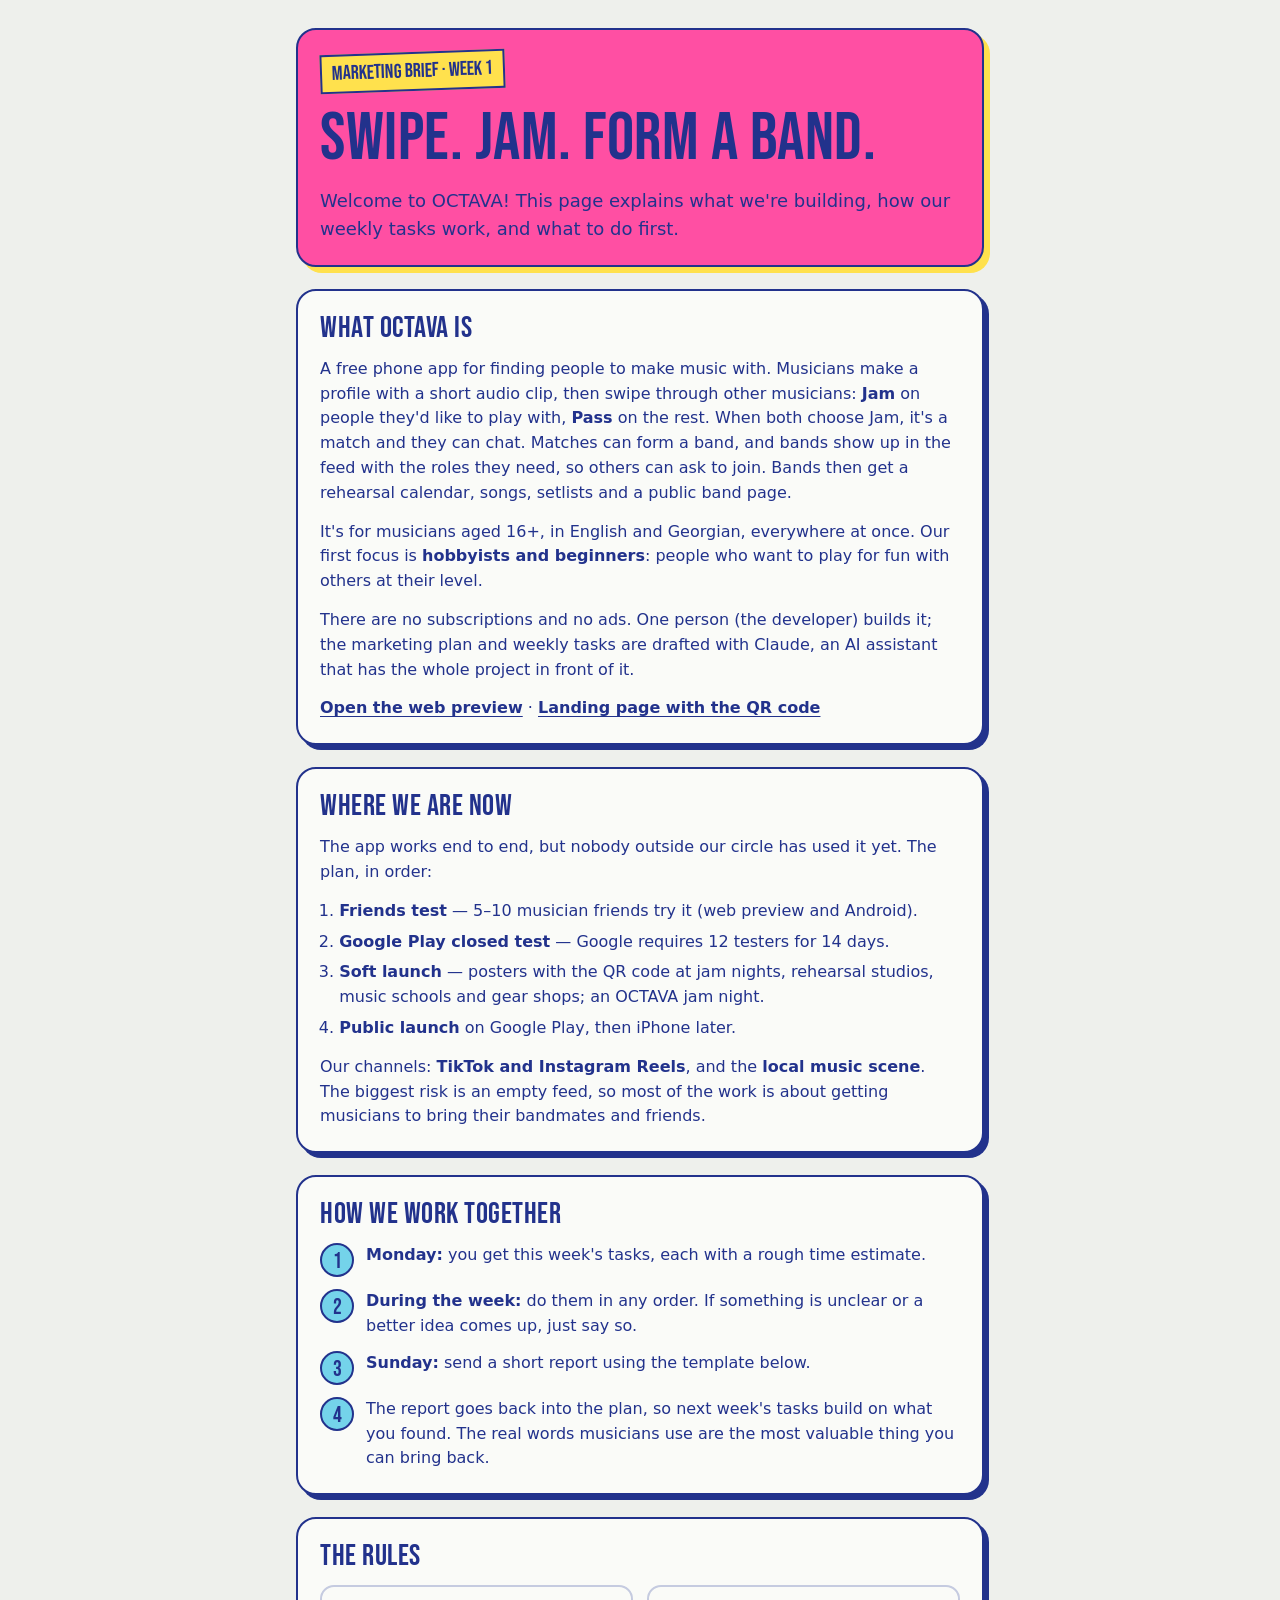
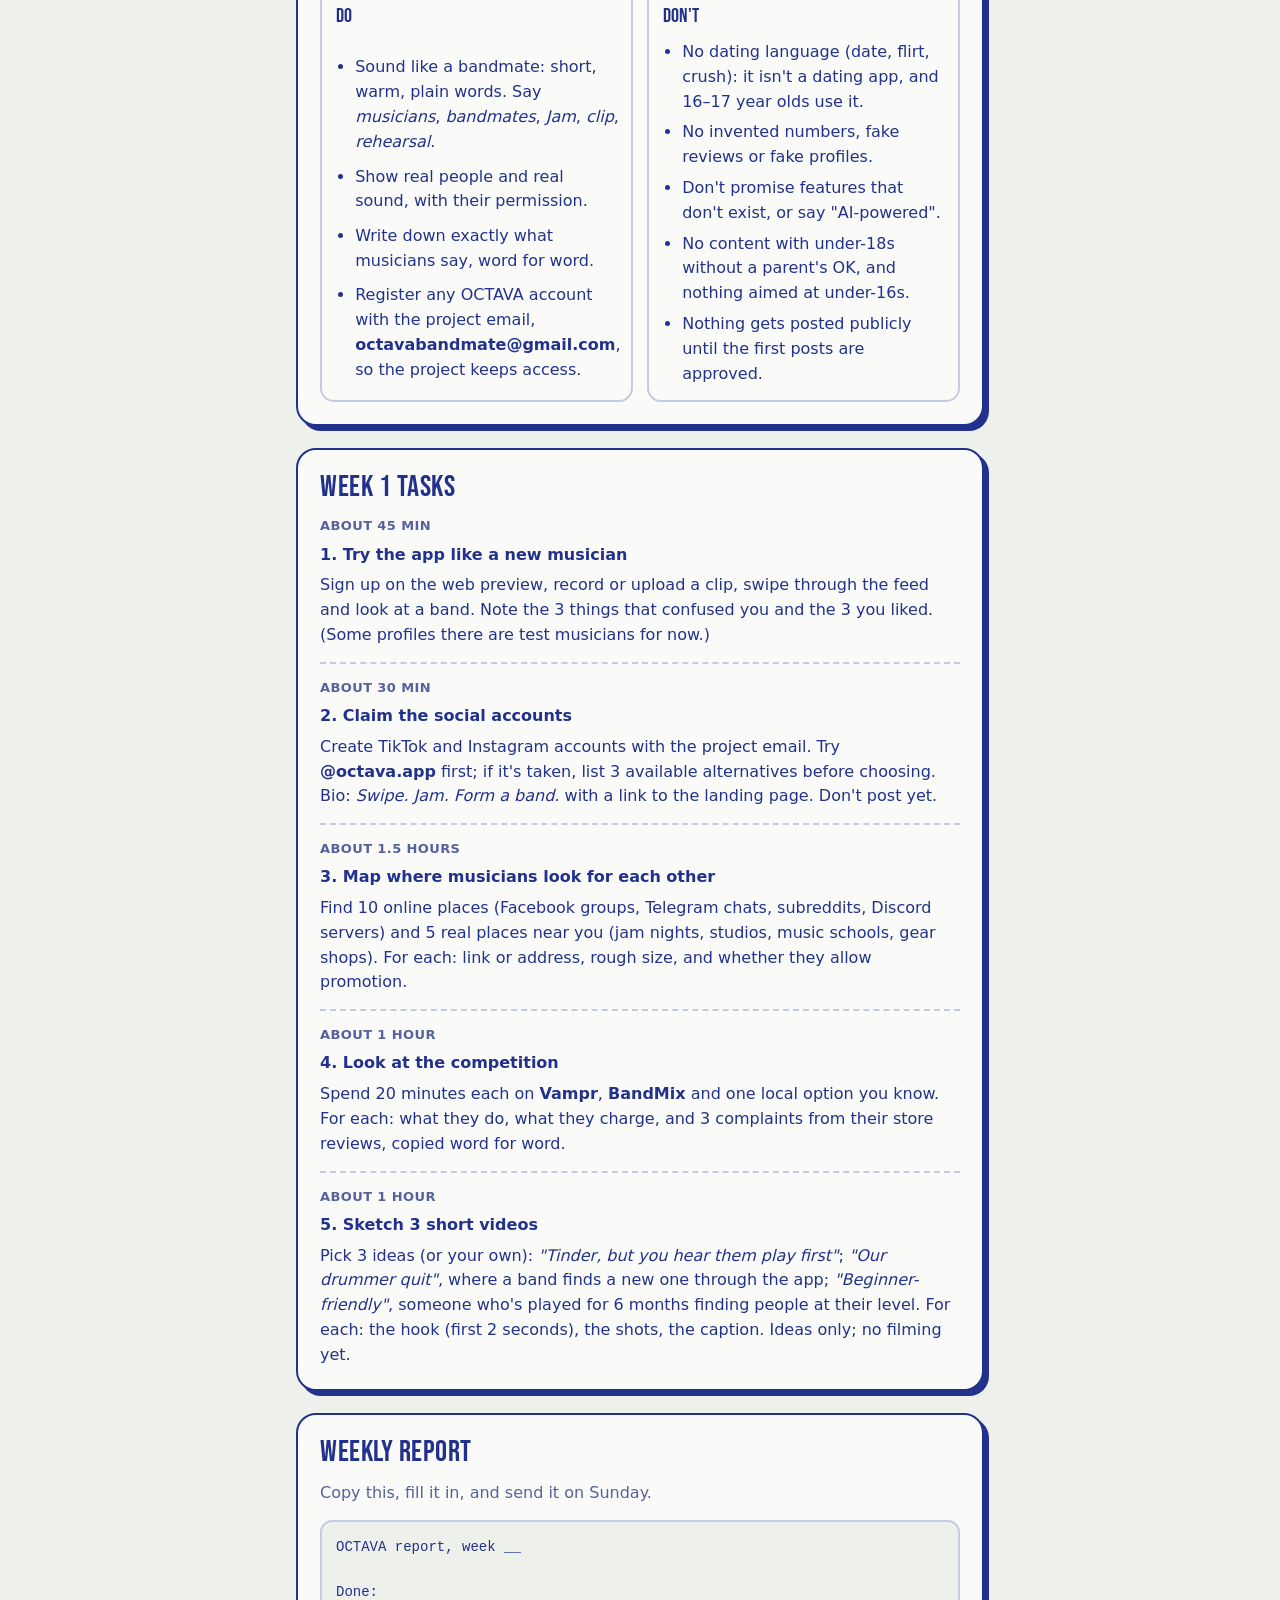
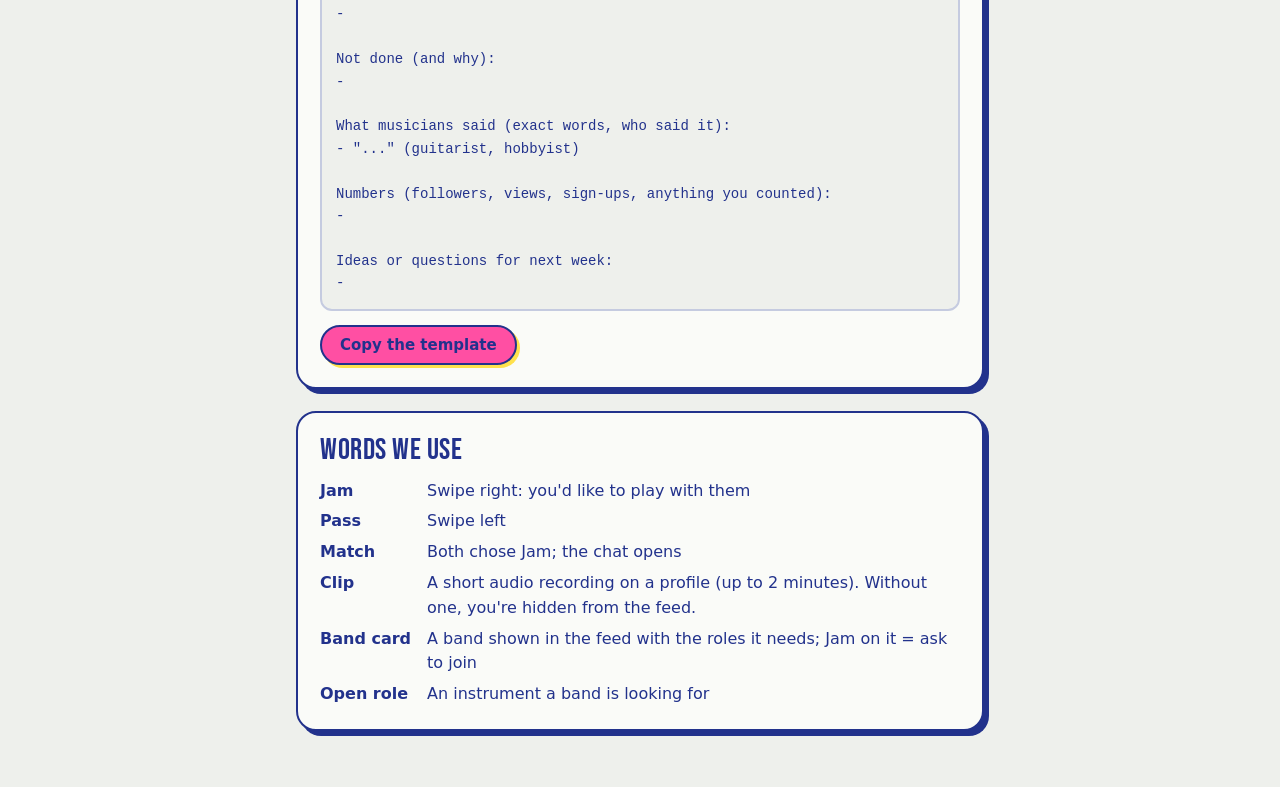
==== web/brief/index.html @ ca038448 "Move the marketing brief onto the preview site at /brief/ Co-Authored-By: Claude Opus 5.5 <noreply@a" ====
<!doctype html>
<!-- OCTAVA weekly marketing brief: https://luichemo.github.io/OCTAVA/brief/
     For the marketing helper. Not linked from the app or site, and kept out of
     search engines. Update the week's tasks here each Monday. -->
<html lang="en">
<head>
<meta charset="utf-8">
<meta name="viewport" content="width=device-width, initial-scale=1, viewport-fit=cover">
<meta name="robots" content="noindex, nofollow">
<title>OCTAVA · Marketing brief</title>
<link rel="icon" type="image/png" href="../favicon.png">
<style>
  @font-face { font-family: "Bebas Neue"; src: url("../get/fonts/BebasNeue-Regular.ttf") format("truetype"); font-display: swap; }
  @font-face { font-family: "Inter"; src: url("../assets/assets/fonts/Inter-Regular.ttf") format("truetype"); font-weight: 400; font-display: swap; }
  @font-face { font-family: "Inter"; src: url("../assets/assets/fonts/Inter-Medium.ttf") format("truetype"); font-weight: 500; font-display: swap; }
  @font-face { font-family: "Inter"; src: url("../assets/assets/fonts/Inter-SemiBold.ttf") format("truetype"); font-weight: 600; font-display: swap; }
  @font-face { font-family: "Inter"; src: url("../assets/assets/fonts/Inter-Bold.ttf") format("truetype"); font-weight: 700; font-display: swap; }
  /* Layout: one readable column of printed cards, like a gig poster pinned to a board. */
  :root {
    --paper: #EEF0EC; --card: #FAFBF8; --ink: #22328C; --ink-soft: #56619E; --line: #C5CBE0;
    --pink: #FF4FA3; --yellow: #FFE14D; --aqua: #74D3EA; --shadow: #22328C; --on-fill: #22328C;
    --display: "Bebas Neue", "Arial Narrow", Impact, sans-serif;
    --body: "Inter", system-ui, -apple-system, "Segoe UI", sans-serif;
  }
  @media (prefers-color-scheme: dark) { :root:not([data-theme="light"]) {
    --paper: #10173A; --card: #18214D; --ink: #E8EBF8; --ink-soft: #A7B0DA; --line: #33407A; --shadow: #05081C; color-scheme: dark } }
  :root[data-theme="dark"] {
    --paper: #10173A; --card: #18214D; --ink: #E8EBF8; --ink-soft: #A7B0DA; --line: #33407A; --shadow: #05081C; color-scheme: dark }

  *, *::before, *::after { box-sizing: border-box; }
  body { margin: 0; background: var(--paper); color: var(--ink); font-family: var(--body); font-size: 16px; line-height: 1.55; }
  .wrap { max-width: 720px; margin: 0 auto; display: grid; gap: 22px;
    padding-block: 28px 56px; padding-left: max(16px, env(safe-area-inset-left, 0px)); padding-right: max(16px, env(safe-area-inset-right, 0px)); }
  h1, h2 { font-family: var(--display); font-weight: 400; letter-spacing: .5px; line-height: 1; margin: 0; text-wrap: balance; }
  h1 { font-size: clamp(44px, 9vw, 68px); }
  h2 { font-size: 30px; }
  h3 { font-size: 16px; margin: 0; }
  p, ul, ol { margin: 0; }
  ul, ol { padding-left: 1.2em; display: grid; gap: 6px; }
  a { color: var(--ink); font-weight: 600; text-underline-offset: 3px; }
  a:focus-visible, button:focus-visible { outline: 3px solid var(--pink); outline-offset: 2px; }
  .card { background: var(--card); border: 2px solid var(--ink); border-radius: 20px; box-shadow: 5px 5px 0 var(--shadow);
    padding: 22px; display: grid; gap: 14px; min-width: 0; }
  .hero { background: var(--pink); border-color: var(--on-fill); color: var(--on-fill); box-shadow: 6px 6px 0 var(--yellow); }
  .hero a { color: var(--on-fill); }
  .stamp { justify-self: start; background: var(--yellow); color: var(--on-fill); font-family: var(--display); font-size: 20px;
    padding: 2px 10px; transform: rotate(-2deg); border: 2px solid var(--on-fill); }
  .lead { font-size: 18px; font-weight: 500; max-width: 60ch; }
  .muted { color: var(--ink-soft); }
  .steps { list-style: none; padding: 0; counter-reset: s; gap: 12px; }
  .steps li { counter-increment: s; display: grid; grid-template-columns: 34px 1fr; gap: 12px; align-items: start; }
  .steps li::before { content: counter(s); font-family: var(--display); font-size: 22px; width: 34px; height: 34px; display: grid; place-items: center;
    border: 2px solid var(--ink); border-radius: 999px; background: var(--aqua); color: var(--on-fill); }
  .rules { display: grid; grid-template-columns: repeat(auto-fit, minmax(240px, 1fr)); gap: 14px; }
  .rules > div { border: 2px solid var(--line); border-radius: 14px; padding: 14px; display: grid; gap: 8px; min-width: 0; }
  .tag { font-family: var(--display); font-size: 20px; }
  .task { border-top: 2px dashed var(--line); padding-top: 14px; display: grid; gap: 6px; }
  .task:first-of-type { border-top: 0; padding-top: 0; }
  .time { font-size: 13px; font-weight: 600; color: var(--ink-soft); letter-spacing: .4px; text-transform: uppercase; }
  pre { margin: 0; white-space: pre-wrap; font: 14px/1.6 ui-monospace, "Cascadia Mono", Menlo, monospace; background: var(--paper);
    border: 2px solid var(--line); border-radius: 12px; padding: 14px; overflow-x: auto; }
  button { justify-self: start; font: 600 15px var(--body); color: var(--on-fill); background: var(--pink); border: 2px solid var(--on-fill);
    border-radius: 999px; padding: 9px 18px; box-shadow: 3px 3px 0 var(--yellow); cursor: pointer; }
  button:active { transform: translate(3px, 3px); box-shadow: none; }
  .gloss { display: grid; grid-template-columns: max-content 1fr; gap: 6px 16px; margin: 0; }
  .gloss dt { font-weight: 700; }
  .gloss dd { margin: 0; min-width: 0; }
  @media (max-width: 480px) { .gloss { grid-template-columns: 1fr; } .gloss dd { margin-bottom: 6px; } }
  @media (prefers-reduced-motion: reduce) { .stamp { transform: none; } button:active { transform: none; } }
</style>

</head>
<body>
<main class="wrap">
  <section class="card hero">
    <span class="stamp">Marketing brief · week 1</span>
    <h1>Swipe. Jam. Form a band.</h1>
    <p class="lead">Welcome to OCTAVA! This page explains what we're building, how our weekly tasks work, and what to do first.</p>
  </section>

  <section class="card">
    <h2>What OCTAVA is</h2>
    <p>A free phone app for finding people to make music with. Musicians make a profile with a short audio clip, then swipe through other musicians: <b>Jam</b> on people they'd like to play with, <b>Pass</b> on the rest. When both choose Jam, it's a match and they can chat. Matches can form a band, and bands show up in the feed with the roles they need, so others can ask to join. Bands then get a rehearsal calendar, songs, setlists and a public band page.</p>
    <p>It's for musicians aged 16+, in English and Georgian, everywhere at once. Our first focus is <b>hobbyists and beginners</b>: people who want to play for fun with others at their level.</p>
    <p>There are no subscriptions and no ads. One person (the developer) builds it; the marketing plan and weekly tasks are drafted with Claude, an AI assistant that has the whole project in front of it.</p>
    <p><a href="https://luichemo.github.io/OCTAVA/" target="_blank" rel="noopener">Open the web preview</a> · <a href="https://luichemo.github.io/OCTAVA/get/" target="_blank" rel="noopener">Landing page with the QR code</a></p>
  </section>

  <section class="card">
    <h2>Where we are now</h2>
    <p>The app works end to end, but nobody outside our circle has used it yet. The plan, in order:</p>
    <ol>
      <li><b>Friends test</b> — 5–10 musician friends try it (web preview and Android).</li>
      <li><b>Google Play closed test</b> — Google requires 12 testers for 14 days.</li>
      <li><b>Soft launch</b> — posters with the QR code at jam nights, rehearsal studios, music schools and gear shops; an OCTAVA jam night.</li>
      <li><b>Public launch</b> on Google Play, then iPhone later.</li>
    </ol>
    <p>Our channels: <b>TikTok and Instagram Reels</b>, and the <b>local music scene</b>. The biggest risk is an empty feed, so most of the work is about getting musicians to bring their bandmates and friends.</p>
  </section>

  <section class="card">
    <h2>How we work together</h2>
    <ol class="steps">
      <li><span><b>Monday:</b> you get this week's tasks, each with a rough time estimate.</span></li>
      <li><span><b>During the week:</b> do them in any order. If something is unclear or a better idea comes up, just say so.</span></li>
      <li><span><b>Sunday:</b> send a short report using the template below.</span></li>
      <li><span>The report goes back into the plan, so next week's tasks build on what you found. The real words musicians use are the most valuable thing you can bring back.</span></li>
    </ol>
  </section>

  <section class="card">
    <h2>The rules</h2>
    <div class="rules">
      <div>
        <span class="tag">Do</span>
        <ul>
          <li>Sound like a bandmate: short, warm, plain words. Say <i>musicians</i>, <i>bandmates</i>, <i>Jam</i>, <i>clip</i>, <i>rehearsal</i>.</li>
          <li>Show real people and real sound, with their permission.</li>
          <li>Write down exactly what musicians say, word for word.</li>
          <li>Register any OCTAVA account with the project email, <b>octavabandmate@gmail.com</b>, so the project keeps access.</li>
        </ul>
      </div>
      <div>
        <span class="tag">Don't</span>
        <ul>
          <li>No dating language (date, flirt, crush): it isn't a dating app, and 16–17 year olds use it.</li>
          <li>No invented numbers, fake reviews or fake profiles.</li>
          <li>Don't promise features that don't exist, or say "AI-powered".</li>
          <li>No content with under-18s without a parent's OK, and nothing aimed at under-16s.</li>
          <li>Nothing gets posted publicly until the first posts are approved.</li>
        </ul>
      </div>
    </div>
  </section>

  <section class="card">
    <h2>Week 1 tasks</h2>
    <div class="task">
      <span class="time">About 45 min</span>
      <h3>1. Try the app like a new musician</h3>
      <p>Sign up on the web preview, record or upload a clip, swipe through the feed and look at a band. Note the 3 things that confused you and the 3 you liked. (Some profiles there are test musicians for now.)</p>
    </div>
    <div class="task">
      <span class="time">About 30 min</span>
      <h3>2. Claim the social accounts</h3>
      <p>Create TikTok and Instagram accounts with the project email. Try <b>@octava.app</b> first; if it's taken, list 3 available alternatives before choosing. Bio: <i>Swipe. Jam. Form a band.</i> with a link to the landing page. Don't post yet.</p>
    </div>
    <div class="task">
      <span class="time">About 1.5 hours</span>
      <h3>3. Map where musicians look for each other</h3>
      <p>Find 10 online places (Facebook groups, Telegram chats, subreddits, Discord servers) and 5 real places near you (jam nights, studios, music schools, gear shops). For each: link or address, rough size, and whether they allow promotion.</p>
    </div>
    <div class="task">
      <span class="time">About 1 hour</span>
      <h3>4. Look at the competition</h3>
      <p>Spend 20 minutes each on <b>Vampr</b>, <b>BandMix</b> and one local option you know. For each: what they do, what they charge, and 3 complaints from their store reviews, copied word for word.</p>
    </div>
    <div class="task">
      <span class="time">About 1 hour</span>
      <h3>5. Sketch 3 short videos</h3>
      <p>Pick 3 ideas (or your own): <i>"Tinder, but you hear them play first"</i>; <i>"Our drummer quit"</i>, where a band finds a new one through the app; <i>"Beginner-friendly"</i>, someone who's played for 6 months finding people at their level. For each: the hook (first 2 seconds), the shots, the caption. Ideas only; no filming yet.</p>
    </div>
  </section>

  <section class="card">
    <h2>Weekly report</h2>
    <p class="muted">Copy this, fill it in, and send it on Sunday.</p>
    <pre id="report">OCTAVA report, week __

Done:
-

Not done (and why):
-

What musicians said (exact words, who said it):
- "..." (guitarist, hobbyist)

Numbers (followers, views, sign-ups, anything you counted):
-

Ideas or questions for next week:
-</pre>
    <button type="button" id="copy">Copy the template</button>
  </section>

  <section class="card">
    <h2>Words we use</h2>
    <dl class="gloss">
      <dt>Jam</dt><dd>Swipe right: you'd like to play with them</dd>
      <dt>Pass</dt><dd>Swipe left</dd>
      <dt>Match</dt><dd>Both chose Jam; the chat opens</dd>
      <dt>Clip</dt><dd>A short audio recording on a profile (up to 2 minutes). Without one, you're hidden from the feed.</dd>
      <dt>Band card</dt><dd>A band shown in the feed with the roles it needs; Jam on it = ask to join</dd>
      <dt>Open role</dt><dd>An instrument a band is looking for</dd>
    </dl>
  </section>
</main>

<script>
  const btn = document.getElementById('copy');
  btn.addEventListener('click', () => {
    const text = document.getElementById('report').textContent;
    const done = () => { btn.textContent = 'Copied'; setTimeout(() => { btn.textContent = 'Copy the template'; }, 2000); };
    const select = () => {
      const range = document.createRange();
      range.selectNodeContents(document.getElementById('report'));
      const sel = window.getSelection(); sel.removeAllRanges(); sel.addRange(range);
      btn.textContent = 'Selected: press Ctrl+C';
    };
    try { navigator.clipboard.writeText(text).then(done, select); } catch (e) { select(); }
  });
</script>

</body>
</html>
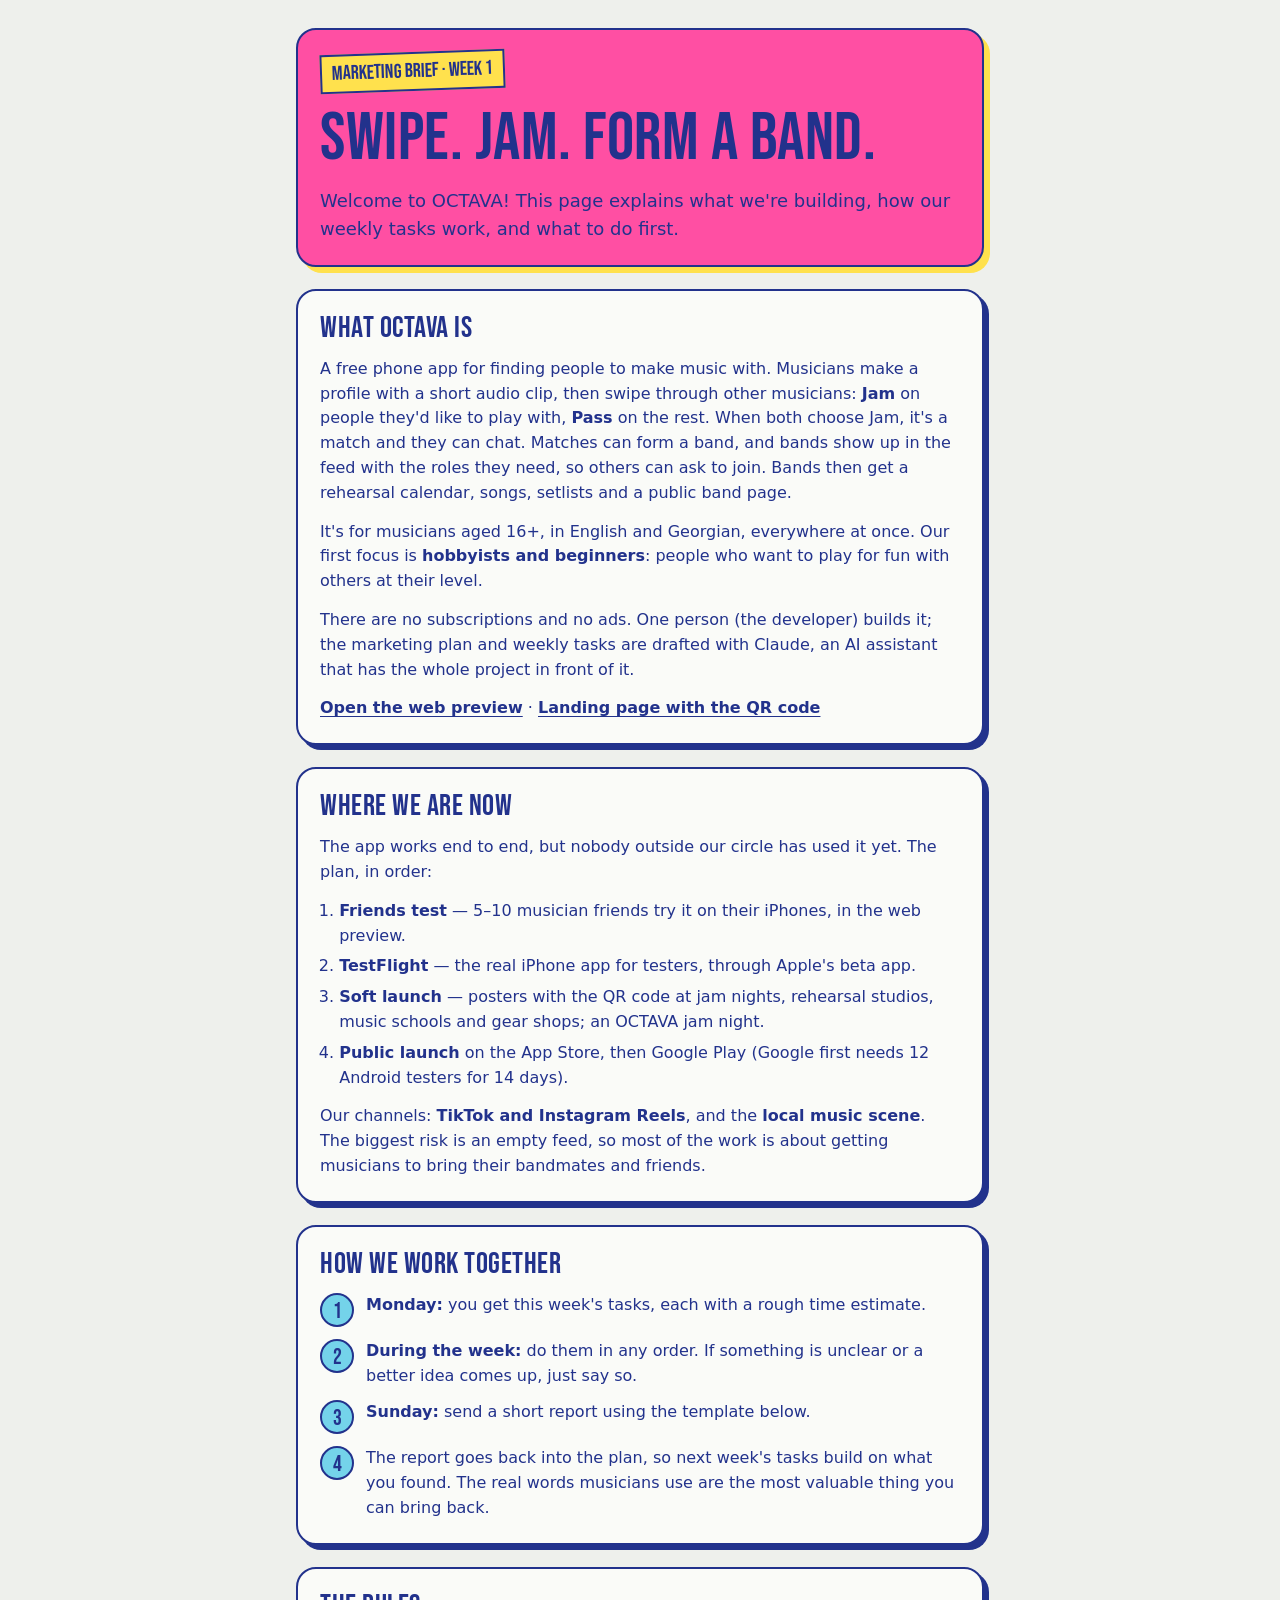
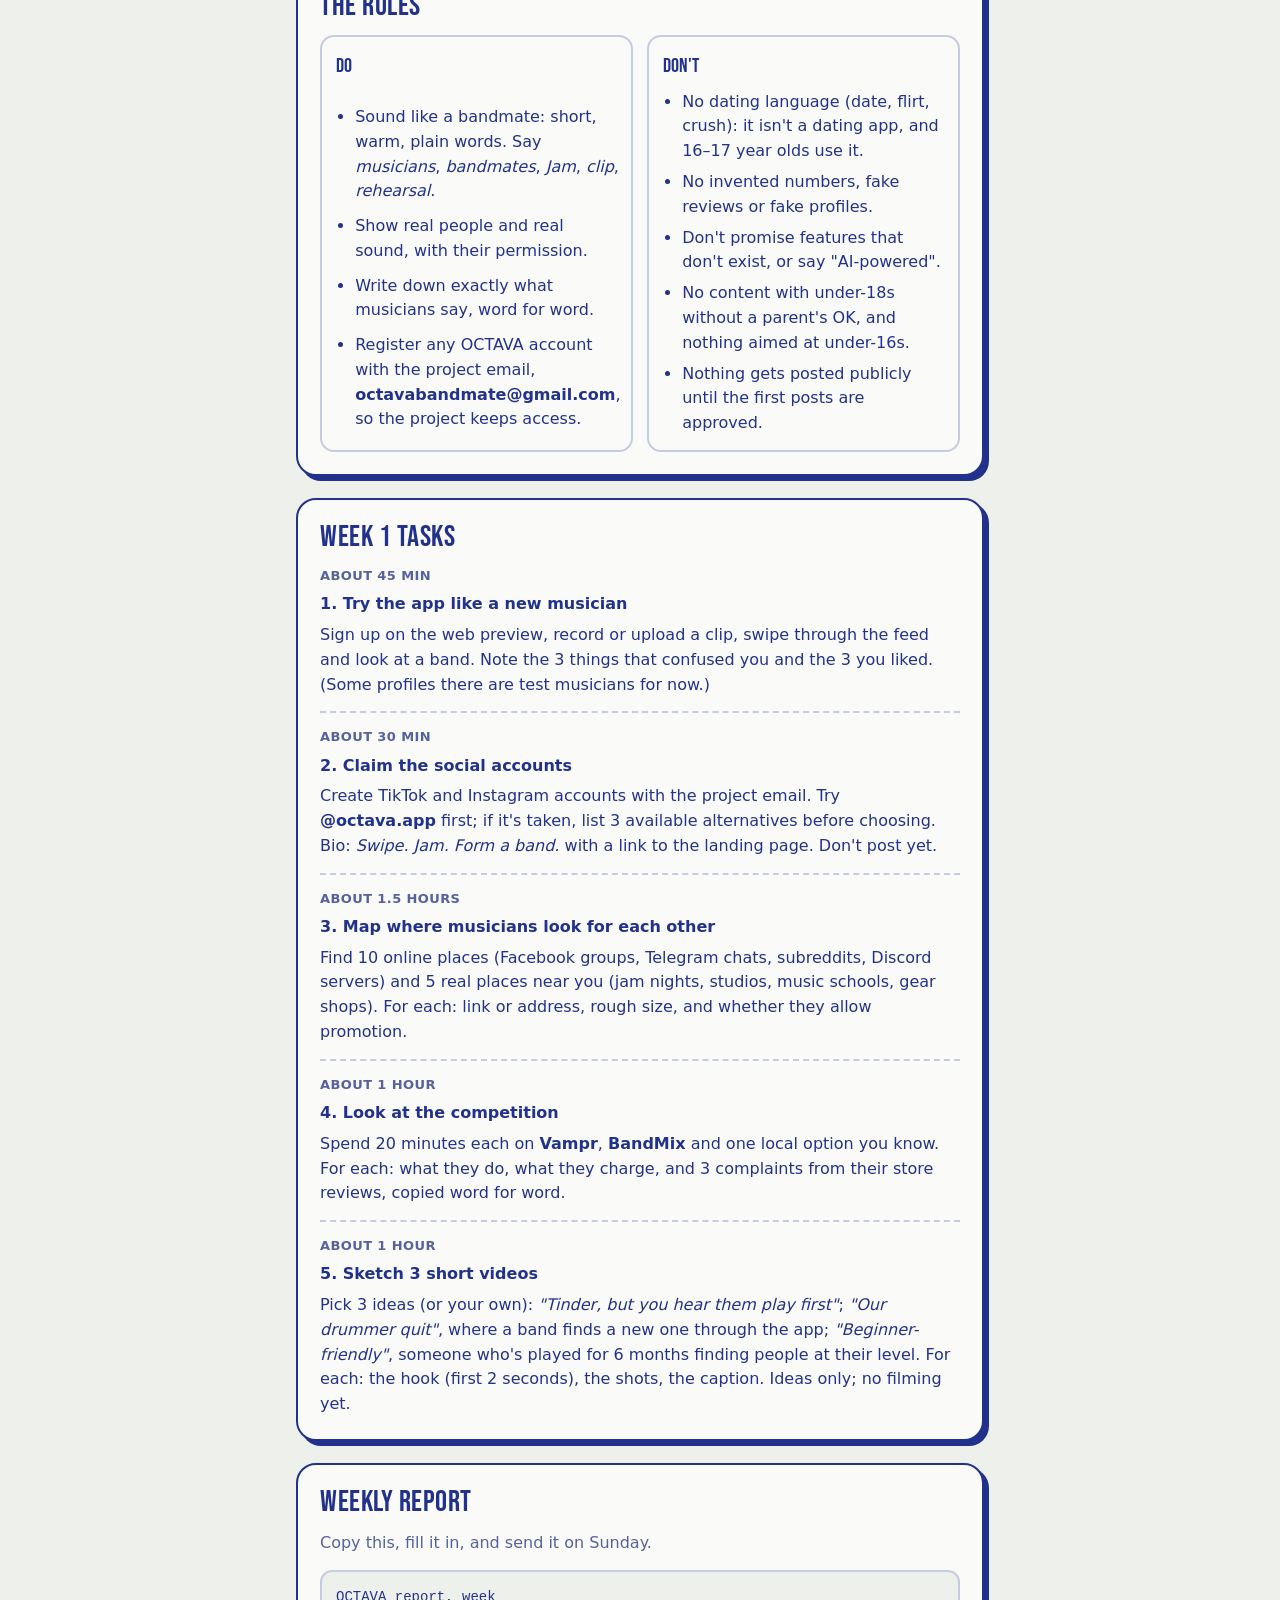
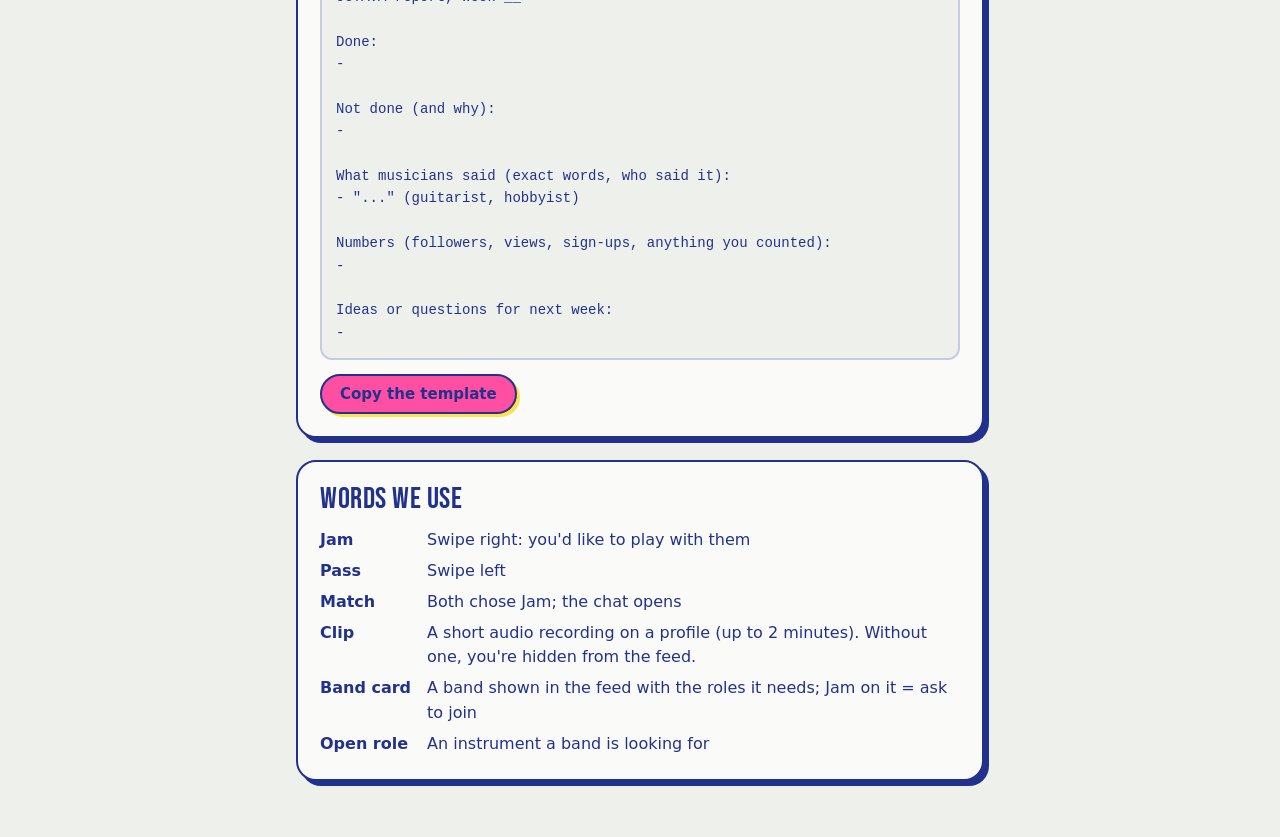
==== commit 63bf5b07: "Test on iPhone first: web preview, then TestFlight; Apple before Google Play Co-Authored-By: Claude " ====
--- a/web/brief/index.html
+++ b/web/brief/index.html
@@ -90,10 +90,10 @@
     <h2>Where we are now</h2>
     <p>The app works end to end, but nobody outside our circle has used it yet. The plan, in order:</p>
     <ol>
-      <li><b>Friends test</b> — 5–10 musician friends try it (web preview and Android).</li>
-      <li><b>Google Play closed test</b> — Google requires 12 testers for 14 days.</li>
+      <li><b>Friends test</b> — 5–10 musician friends try it on their iPhones, in the web preview.</li>
+      <li><b>TestFlight</b> — the real iPhone app for testers, through Apple's beta app.</li>
       <li><b>Soft launch</b> — posters with the QR code at jam nights, rehearsal studios, music schools and gear shops; an OCTAVA jam night.</li>
-      <li><b>Public launch</b> on Google Play, then iPhone later.</li>
+      <li><b>Public launch</b> on the App Store, then Google Play (Google first needs 12 Android testers for 14 days).</li>
     </ol>
     <p>Our channels: <b>TikTok and Instagram Reels</b>, and the <b>local music scene</b>. The biggest risk is an empty feed, so most of the work is about getting musicians to bring their bandmates and friends.</p>
   </section>
